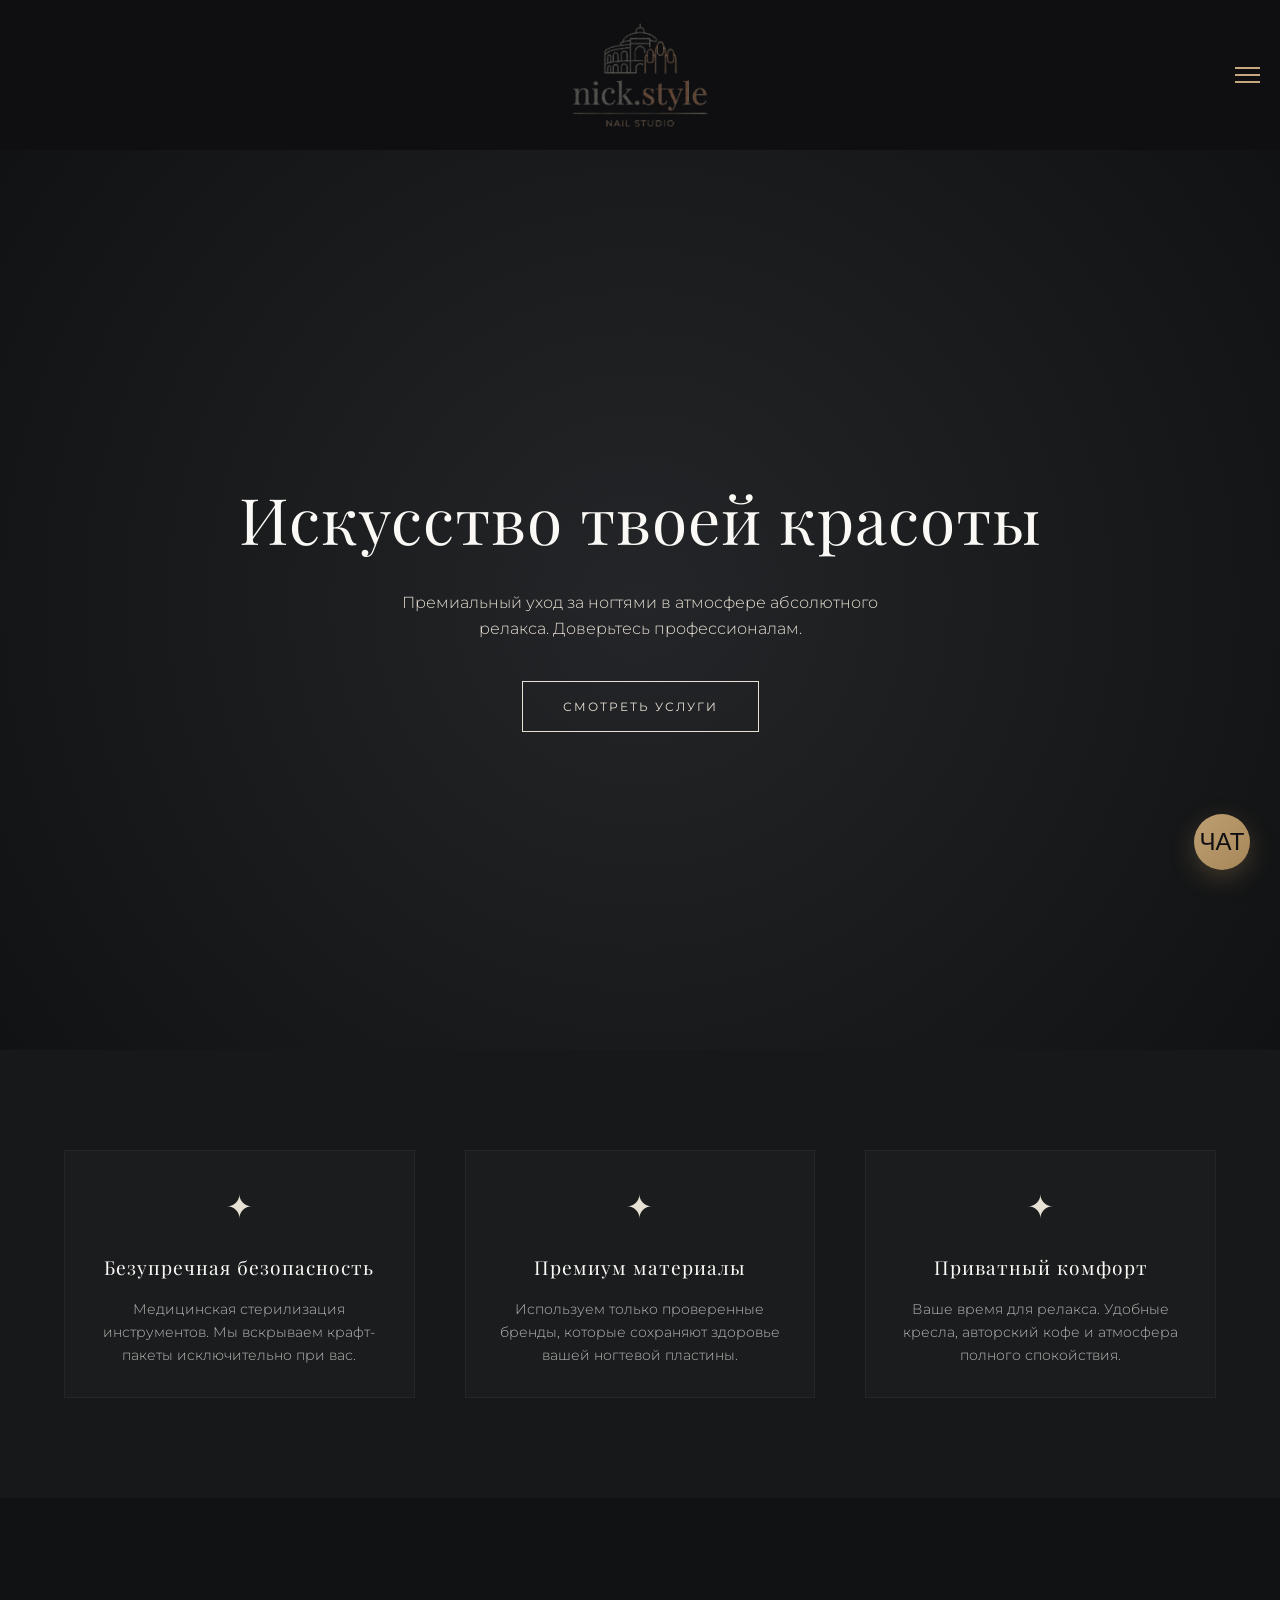
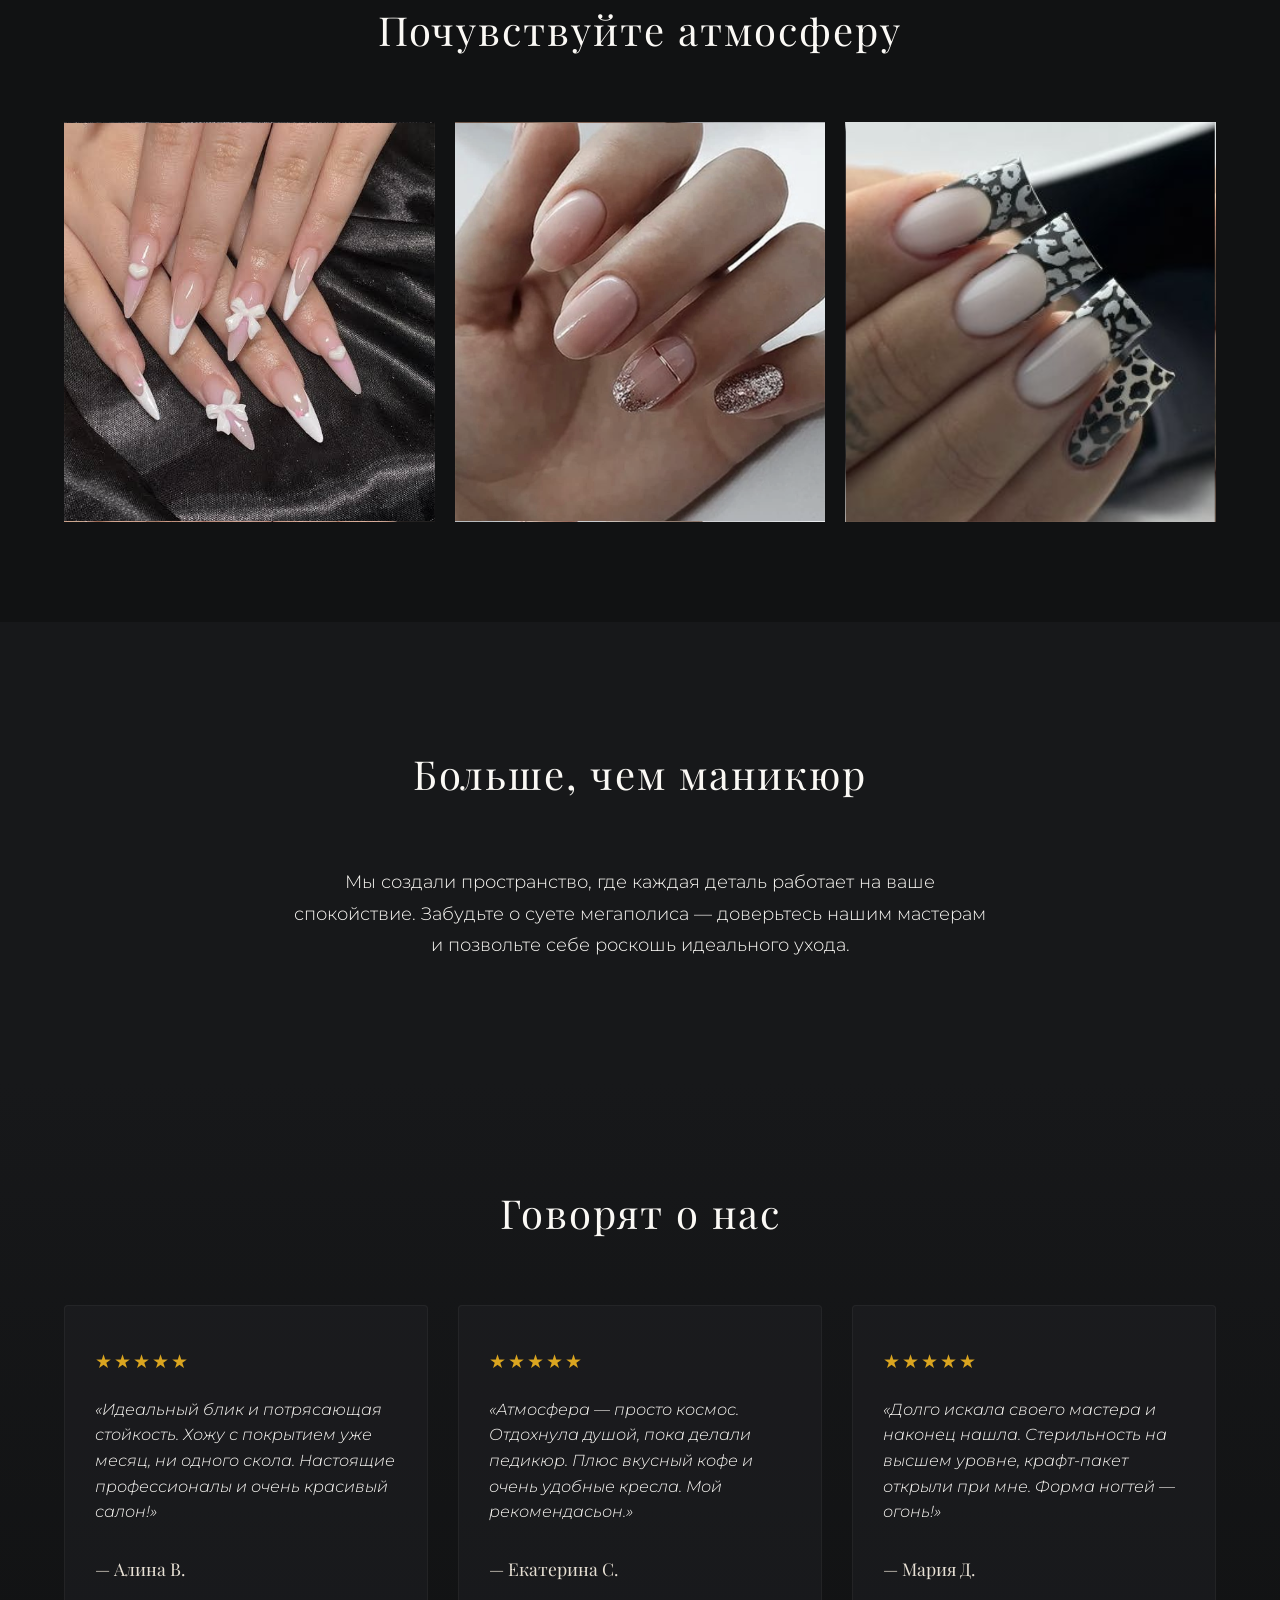
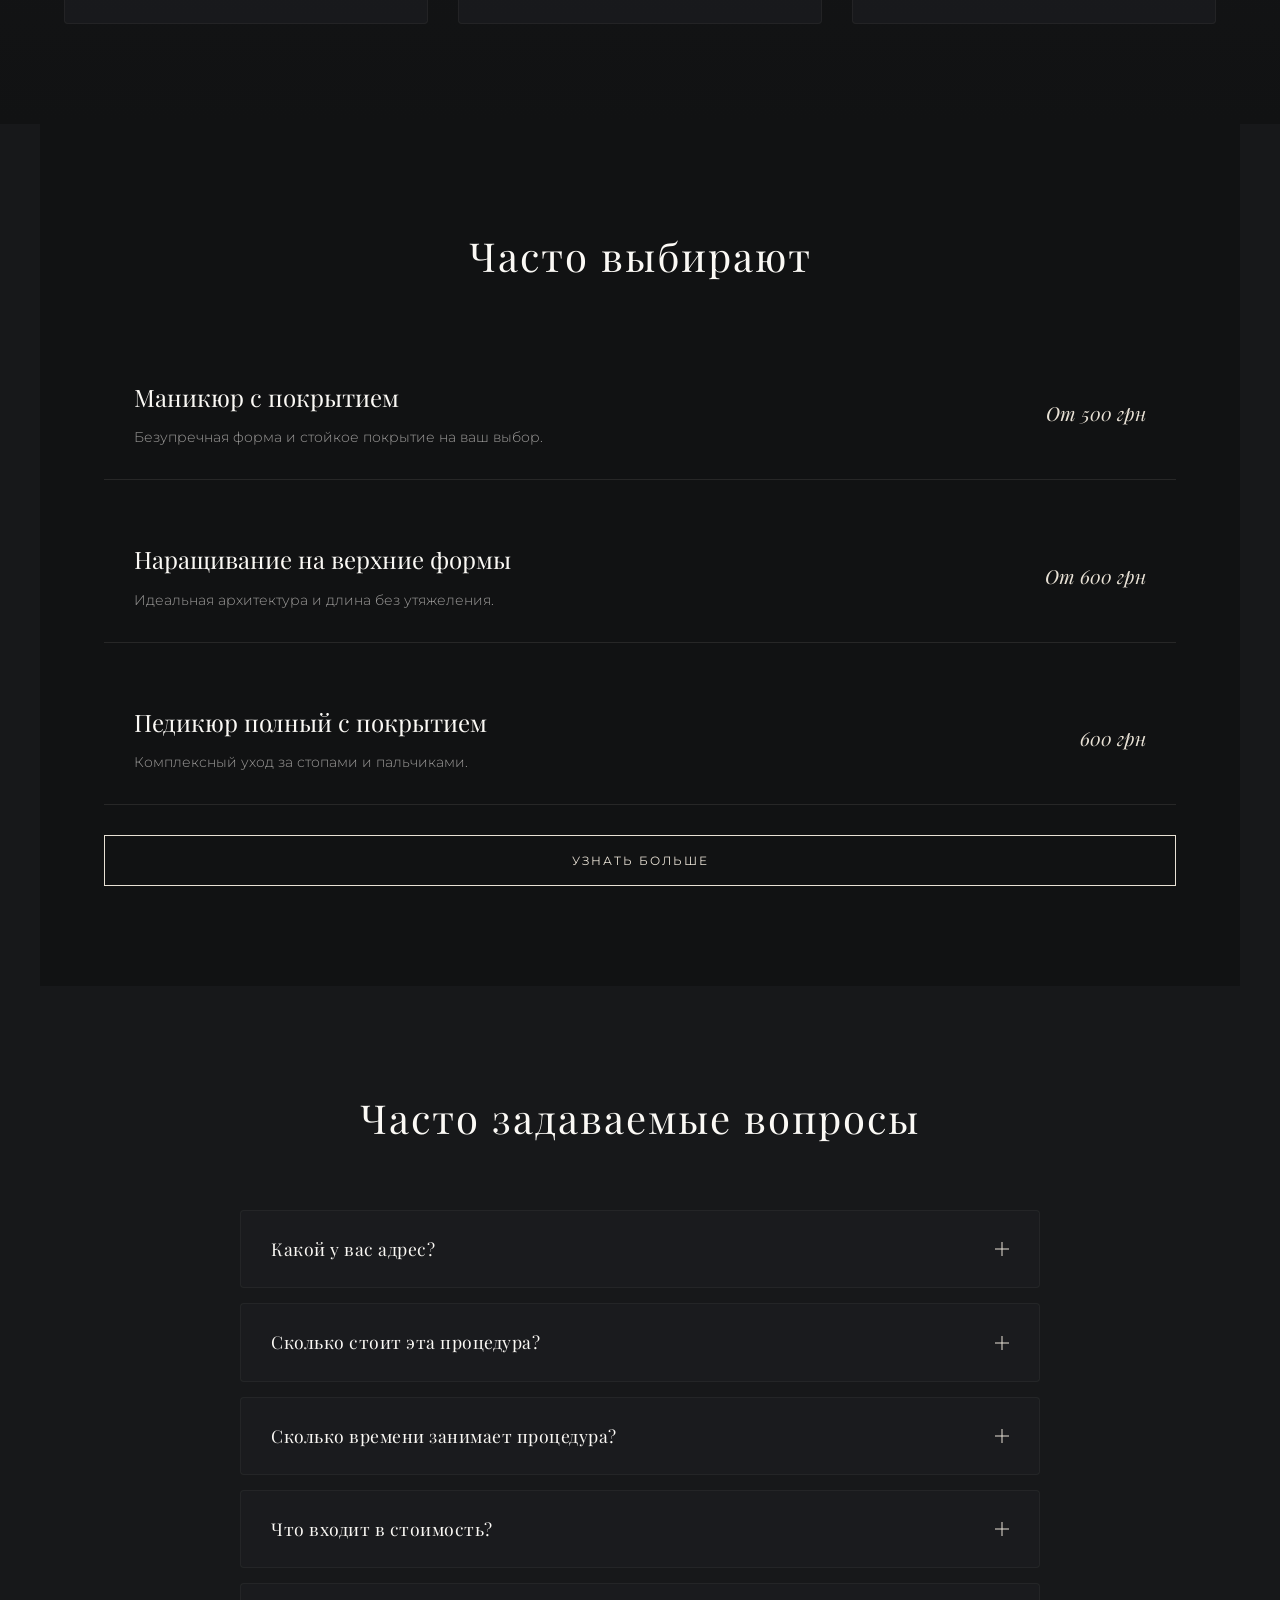
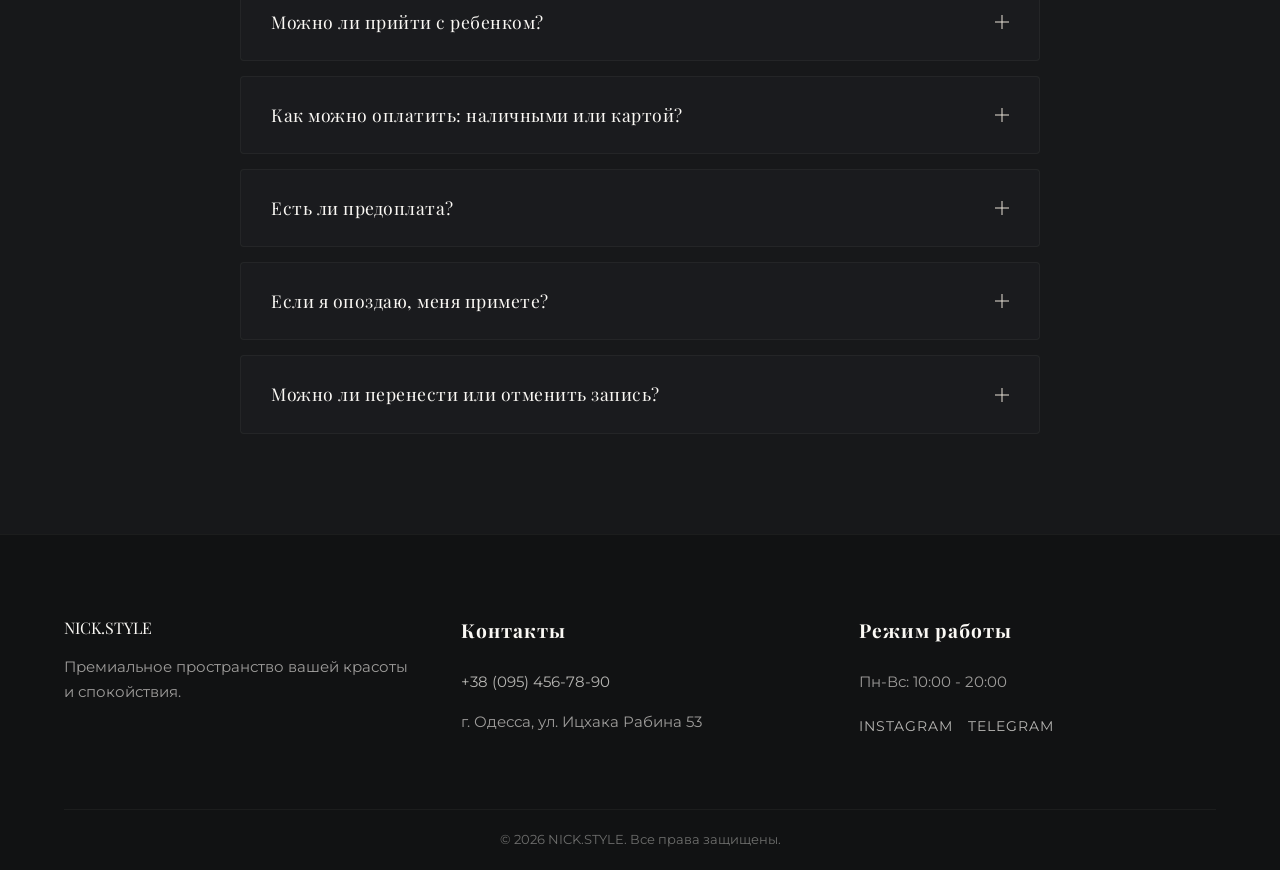
==== index.html @ 3cce15d4 "completed project" ====
<!DOCTYPE html>
<html lang="ru">
<head>
    <meta charset="UTF-8">
    <meta name="viewport" content="width=device-width, initial-scale=1.0">
    <title>Luxe Beauty | Салон красоты</title>
    <link rel="stylesheet" href="style.css">
    <!-- Подключаем дорогие шрифты -->
    <link href="https://fonts.googleapis.com/css2?family=Montserrat:wght@300;400;500&family=Playfair+Display:ital,wght@0,400;0,600;1,400&display=swap" rel="stylesheet">
</head>
<body>

    <!-- Навигация -->
    <header class="header">
        <img src="./img/nick.style.odessa.logo.png" alt="Nick Style" class="logo-img">
        
        <button class="burger-btn" id="burgerBtn">
            <span></span><span></span><span></span>
        </button>
    </header>

    <!-- Меню, которое выезжает -->
    <nav class="nav-menu" id="navMenu">
        <button class="close-btn" id="closeBtn">✕</button>
        <a href="#services">Услуги</a>
        <a href="#contacts">Контакты</a>
    </nav>

    <!-- Главный экран -->
    <section class="hero hidden">
        <div class="hero-content">
            <h1>Искусство твоей красоты</h1>
            <p>Премиальный уход за ногтями в атмосфере абсолютного релакса. Доверьтесь профессионалам.</p>
            <a href="#services" class="btn-primary">Смотреть услуги</a>
        </div>
    </section>

    <section class="features">
        <div class="features-grid">
            <div class="feature-item hidden">
                <div class="feature-icon">✦</div>
                <h3>Безупречная безопасность</h3>
                <p>Медицинская стерилизация инструментов. Мы вскрываем крафт-пакеты исключительно при вас.</p>
            </div>
            <div class="feature-item hidden">
                <div class="feature-icon">✦</div>
                <h3>Премиум материалы</h3>
                <p>Используем только проверенные бренды, которые сохраняют здоровье вашей ногтевой пластины.</p>
            </div>
            <div class="feature-item hidden">
                <div class="feature-icon">✦</div>
                <h3>Приватный комфорт</h3>
                <p>Ваше время для релакса. Удобные кресла, авторский кофе и атмосфера полного спокойствия.</p>
            </div>
        </div>
    </section>

    <!-- Атмосфера (Галерея) -->
    <section class="atmosphere">
        <h2 class="section-title hidden">Почувствуйте атмосферу</h2>
        <div class="gallery-grid">
            <div class="gallery-item hidden" style="background-image: url('img/marigolds1.jpg');"></div>
            <div class="gallery-item hidden" style="background-image: url('img/marigolds2.jpg');"></div>
            <div class="gallery-item hidden" style="background-image: url('img/marigolds3.jpg');"></div>
        </div>
    </section>

    <section class="philosophy hidden">
        <div class="philosophy-content">
            <h2 class="section-title">Больше, чем маникюр</h2>
            <p>Мы создали пространство, где каждая деталь работает на ваше спокойствие. Забудьте о суете мегаполиса — доверьтесь нашим мастерам и позвольте себе роскошь идеального ухода.</p>
        </div>
    </section>

    <section class="reviews">
        <h2 class="section-title hidden">Говорят о нас</h2>
        <div class="reviews-grid">
            
            <div class="review-card hidden">
                <div class="stars">★★★★★</div>
                <p class="review-text">«Идеальный блик и потрясающая стойкость. Хожу с покрытием уже месяц, ни одного скола. Настоящие профессионалы и очень красивый салон!»</p>
                <span class="author">— Алина В.</span>
            </div>

            <div class="review-card hidden">
                <div class="stars">★★★★★</div>
                <p class="review-text">«Атмосфера — просто космос. Отдохнула душой, пока делали педикюр. Плюс вкусный кофе и очень удобные кресла. Мой рекомендасьон.»</p>
                <span class="author">— Екатерина С.</span>
            </div>

            <div class="review-card hidden">
                <div class="stars">★★★★★</div>
                <p class="review-text">«Долго искала своего мастера и наконец нашла. Стерильность на высшем уровне, крафт-пакет открыли при мне. Форма ногтей — огонь!»</p>
                <span class="author">— Мария Д.</span>
            </div>

        </div>
    </section>

    <!-- Топ-3 услуги -->
    <section id="services" class="top-services">
        <h2 class="section-title hidden">Часто выбирают</h2>
        
        <div class="services-grid">
            <!-- Услуга 1 -->
            <div class="service-card hidden">
                <div class="card-info">
                    <h3>Маникюр с покрытием</h3>
                    <p class="desc">Безупречная форма и стойкое покрытие на ваш выбор.</p>
                </div>
                <div class="card-action">
                    <span class="price">От 500 грн</span>
                </div>
            </div>

            <!-- Услуга 2 -->
            <div class="service-card hidden">
                <div class="card-info">
                    <h3>Наращивание на верхние формы</h3>
                    <p class="desc">Идеальная архитектура и длина без утяжеления.</p>
                </div>
                <div class="card-action">
                    <span class="price">От 600 грн</span>
                </div>
            </div>

            <!-- Услуга 3 -->
            <div class="service-card hidden">
                <div class="card-info">
                    <h3>Педикюр полный с покрытием</h3>
                    <p class="desc">Комплексный уход за стопами и пальчиками.</p>
                </div>
                <div class="card-action">
                    <span class="price">600 грн</span>
                </div>
            </div>
            <a href="./catalog.html" class="btn_learn_more">Узнать больше</a>
        </div>
    </section>

    <!-- FAQ (Вопросы и ответы) -->
    <section class="faq">
        <h2 class="section-title hidden">Часто задаваемые вопросы</h2>
        <div class="faq-container">
            
            <!-- 1 -->
            <div class="faq-item hidden">
                <div class="faq-question">
                    <span>Какой у вас адрес?</span>
                    <div class="faq-icon"></div>
                </div>
                <div class="faq-answer">
                    <p>Ждем вас в нашем пространстве по адресу: ул. Ицхака Рабина, 53.</p>
                </div>
            </div>

            <!-- 2 -->
            <div class="faq-item hidden">
                <div class="faq-question">
                    <span>Сколько стоит эта процедура?</span>
                    <div class="faq-icon"></div>
                </div>
                <div class="faq-answer">
                    <p>Актуальную стоимость топовых позиций вы можете увидеть выше в блоке услуг. С полным и подробным прайсом можно будет ознакомиться в нашем каталоге.</p>
                </div>
            </div>

            <!-- 3 -->
            <div class="faq-item hidden">
                <div class="faq-question">
                    <span>Сколько времени занимает процедура?</span>
                    <div class="faq-icon"></div>
                </div>
                <div class="faq-answer">
                    <p>Мы работаем на качество, но ценим ваше время:<br>
                    • Маникюр — от 1,5 до 2,5 часов<br>
                    • Педикюр — около 1,5 часов<br>
                    • Наращивание — от 2 часов</p>
                </div>
            </div>

            <!-- 4 -->
            <div class="faq-item hidden">
                <div class="faq-question">
                    <span>Что входит в стоимость?</span>
                    <div class="faq-icon"></div>
                </div>
                <div class="faq-answer">
                    <p>У нас всё прозрачно: в стоимость маникюра уже включены покрытие и укрепление ногтевой пластины. Педикюр также выполняется сразу с покрытием. Никаких доплат за базу или топ.</p>
                </div>
            </div>

            <!-- 5 -->
            <div class="faq-item hidden">
                <div class="faq-question">
                    <span>Можно ли прийти с ребенком?</span>
                    <div class="faq-icon"></div>
                </div>
                <div class="faq-answer">
                    <p>Да, конечно. Мы рады гостям, главное, чтобы вам и вашему ребенку было комфортно во время проведения процедуры.</p>
                </div>
            </div>

            <!-- 6 -->
            <div class="faq-item hidden">
                <div class="faq-question">
                    <span>Как можно оплатить: наличными или картой?</span>
                    <div class="faq-icon"></div>
                </div>
                <div class="faq-answer">
                    <p>Оплачивайте так, как вам удобно в данный момент. Мы принимаем как наличные, так и прямые переводы.</p>
                </div>
            </div>

            <!-- 7 -->
            <div class="faq-item hidden">
                <div class="faq-question">
                    <span>Есть ли предоплата?</span>
                    <div class="faq-icon"></div>
                </div>
                <div class="faq-answer">
                    <p>Нет, мы доверяем нашим гостям. Никаких скрытых условий или обязательных предоплат при бронировании времени нет.</p>
                </div>
            </div>

            <!-- 8 -->
            <div class="faq-item hidden">
                <div class="faq-question">
                    <span>Если я опоздаю, меня примете?</span>
                    <div class="faq-icon"></div>
                </div>
                <div class="faq-answer">
                    <p>Мы понимаем, что в городе бывают пробки. Опоздание до 30 минут допустимо, но чтобы не сдвигать запись следующего гостя, в этом случае мы выполним качественное однотонное покрытие.</p>
                </div>
            </div>

            <!-- 9 -->
            <div class="faq-item hidden">
                <div class="faq-question">
                    <span>Можно ли перенести или отменить запись?</span>
                    <div class="faq-icon"></div>
                </div>
                <div class="faq-answer">
                    <p>Да, планы могут меняться, и это абсолютно нормально. Вы можете отменить или перенести визит. Будем очень благодарны, если вы сообщите нам об этом заранее.</p>
                </div>
            </div>

        </div>
    </section>

    <div class="lux-widget" id="luxWidget">
        <div class="lux-menu">
            <button id="luxAiBtn">🤖 Чат с AI</button>
            <a href="tel:+380000000000">📞 Позвонить</a>
        </div>
        <button class="lux-trigger" id="luxTrigger">ЧАТ</button>
    </div>

    <div class="lux-box" id="luxBox">
        <div class="lux-header">
            <div><strong>LUXE BEAUTY Assistant</strong><br><small>Онлайн</small></div>
            <button id="luxClose">✕</button>
        </div>
        <div class="lux-msgs" id="luxMsgs">
            <div class="msg ai">Приветствую. Помогу сориентироваться по каталогу. Что вас интересует?</div>
        </div>
        <div class="lux-input-zone">
            <input type="text" id="luxInp" placeholder="Напишите сообщение..." autocomplete="off">
            <button id="luxSend">➔</button>
        </div>
    </div>

    <!-- Подвал (Footer) -->
    <footer id="contacts" class="footer">
        <div class="footer-content">
            <div class="footer-col hidden">
                <div class="logo">NICK.<span>STYLE</span></div>
                <p class="footer-desc">Премиальное пространство вашей красоты и спокойствия.</p>
            </div>
            
            <div class="footer-col hidden">
                <h4>Контакты</h4>
                <p><a href="tel:+380000000000" class="footer-link">+38 (095) 456-78-90</a></p>
                <p class="address">г. Одесса, ул. Ицхака Рабина 53</p> 
            </div>

            <div class="footer-col hidden">
                <h4>Режим работы</h4>
                <p>Пн-Вс: 10:00 - 20:00</p>
                <div class="social-links">
                    <!-- Заглушки под соцсети, потом вставишь иконки SVG -->
                    <a href="#">Instagram</a>
                    <a href="https://t.me/your_sunshin">Telegram</a>
                </div>
            </div>
        </div>
        
        <div class="footer-bottom">
            <p>&copy; 2026 NICK.STYLE. Все права защищены.</p>
        </div>
    </footer>

    <script src="script.js"></script>
</body>
</html>
---- style.css ----
/* Базовые настройки и сброс */
* {
    margin: 0;
    padding: 0;
    box-sizing: border-box;
    /* Убиваем синий квадрат при клике на мобилках */
    -webkit-tap-highlight-color: transparent; 
}

/* Убиваем outline при фокусе */
*:focus {
    outline: none !important;
}

html {
    scroll-behavior: smooth; /* Плавный скролл по якорным ссылкам */
}

body {
    color: var(--color-milk);
    background-color: var(--bg-deep-graphite);
    font-family: 'Montserrat', sans-serif;
    line-height: 1.6;
    overflow-x: hidden;
}

h1, h2, h3, .logo {
    font-family: 'Playfair Display', serif; /* Премиальный шрифт с засечками */
    font-weight: 400;
}

/* ==========================================================================
   БРЕНДБУК / ПЕРЕМЕННЫЕ ПАЛИТРЫ (Quiet Luxury)
   ========================================================================== */
:root {
    --color-milk: #FBF9F5;      
    --color-beige: #E8E1D5;      
    --color-chocolate: #3D2B1F;  
    --color-graphite: #242528;   
    
    
    --bg-deep-graphite: #17181A; 
    --bg-darker-shadow: #111213; 

    --gold: #DAA520; 
}

/* ==========================================================================
   КОМПОНЕНТЫ
   ========================================================================== */

.header {
    position: relative; /* Это важно для центровки лого */
    height: 150px; /* Задай нужную высоту шапки */
    background: #0f0f11;
    display: flex;
    align-items: center;
    justify-content: flex-end; /* Прижимает всё вправо */
    padding: 0 20px;
}

.logo-img {
    position: absolute; /* Отрываем от потока */
    left: 50%; /* Сдвигаем левый край в центр */
    transform: translateX(-50%); /* Сдвигаем картинку назад на половину её ширины (точный центр) */
    height: 150px; /* Подстрой под размер лого */
    width: auto;
    pointer-events: none; /* Чтобы не мешало, если вдруг наложится */
}

.burger-btn {
    background: none;
    border: none;
    cursor: pointer;
    display: flex;
    flex-direction: column;
    gap: 5px;
    z-index: 10; /* Чтобы был поверх всего */
}

.burger-btn span {
    width: 25px;
    height: 2px;
    background: #c5a880;
}

/* Меню */
.nav-menu {
    position: fixed; top: 0; left: -100%; width: 100%; height: 100%;
    background: rgba(15, 15, 17, 0.98);
    display: flex; flex-direction: column; align-items: center; justify-content: center;
    gap: 30px; z-index: 9999; transition: 0.3s;
}
.nav-menu.open { left: 0; }
.nav-menu a { color: #fff; font-size: 24px; text-decoration: none; }
.close-btn { position: absolute; top: 30px; right: 30px; background: none; border: none; color: #fff; font-size: 30px; cursor: pointer; }

/* Главный экран (Hero) */
.hero {
    height: 100vh;
    display: flex;
    align-items: center;
    justify-content: center;
    text-align: center;
    /* Мягкий радиальный градиент из графита в глубокую тень с шоколадным отливом */
    background: radial-gradient(circle at center, var(--color-graphite) 0%, var(--bg-darker-shadow) 100%);
    padding: 0 20px;
}

.hero-content h1 {
    font-size: 4rem;
    margin-bottom: 20px;
    letter-spacing: 1px;
    color: var(--color-milk);
    font-family: 'Playfair Display', serif; /* Добавили благородный шрифт для заголовка */
}

.hero-content p {
    font-weight: 300;
    max-width: 500px;
    margin: 0 auto 40px;
    color: var(--color-beige); /* Нюдовый подзаголовок смотрится очень стильно */
}

.btn-primary {
    display: inline-block;
    padding: 15px 40px;
    border: 1px solid var(--color-beige);
    color: var(--color-beige);
    text-decoration: none;
    text-transform: uppercase;
    letter-spacing: 2px;
    font-size: 12px;
    transition: all 0.4s ease;
    cursor: pointer;
    background: transparent;
}

.btn-primary:hover {
    background-color: var(--color-beige);
    color: var(--color-chocolate); /* При ховере кнопка заливается бежем, а текст темнеет до шоколада */
    border-color: var(--color-beige);
}

/* --- Секция Преимуществ --- */
.features {
    padding: 100px 5%;
    background-color: var(--bg-deep-graphite);
}

.features-grid {
    display: grid;
    grid-template-columns: repeat(auto-fit, minmax(280px, 1fr));
    gap: 50px;
    max-width: 1200px;
    margin: 0 auto;
}

.feature-item {
    text-align: center;
    padding: 30px;
    /* Тонкие изящные рамки с легким бежевым напылением */
    border: 1px solid rgba(232, 225, 213, 0.05); 
    background-color: rgba(36, 37, 40, 0.3); /* Легкая подложка из графита */
    transition: all 0.4s ease;
}

.feature-item:hover {
    transform: translateY(-10px);
    border-color: rgba(232, 225, 213, 0.2);
    box-shadow: 0 10px 30px rgba(61, 43, 31, 0.15); /* Мягкая шоколадная тень */
}

.feature-icon {
    font-size: 2rem;
    color: var(--color-beige);
    margin-bottom: 20px;
}

.feature-item h3 {
    font-size: 1.2rem;
    margin-bottom: 15px;
    letter-spacing: 1px;
    color: var(--color-milk);
}

.feature-item p {
    font-size: 0.9rem;
    color: rgba(251, 249, 245, 0.7); /* Молочный с прозрачностью для хорошей читаемости */
    font-weight: 300;
}

/* --- Секция Атмосферы (Галерея) --- */
.atmosphere {
    padding: 100px 5%;
    background-color: var(--bg-darker-shadow); /* Уходим в глубокий графитовый блэкаут */
}

.gallery-grid {
    display: grid;
    grid-template-columns: repeat(auto-fit, minmax(300px, 1fr));
    gap: 20px;
    max-width: 1200px;
    margin: 0 auto;
}

.gallery-item {
    height: 400px;
    background-size: cover;
    background-position: center;
    filter: grayscale(25%); /* Снизили агрессивный чб фильтр, чтобы теплые тона пробивались наружу */
    border: 1px solid rgba(232, 225, 213, 0.03);
    transition: all 0.5s ease;
}

.gallery-item:hover {
    filter: grayscale(0%);
    transform: scale(1.02);
    border-color: var(--color-beige);
}

/* --- Секция Философии --- */
.philosophy {
    padding: 120px 5%;
    text-align: center;
    background-color: var(--bg-deep-graphite);
}

.philosophy-content {
    max-width: 700px;
    margin: 0 auto;
}

.philosophy p {
    font-size: 1.1rem;
    color: var(--color-milk);
    font-weight: 300;
    line-height: 1.8;
}

/* --- Секция Отзывов --- */
.reviews {
    padding: 100px 5%;
    /* Градиент перетекает из глубокого графита в тотальный шоколадно-черный пул */
    background: linear-gradient(to bottom, var(--bg-deep-graphite) 0%, var(--bg-darker-shadow) 100%);
}

.reviews-grid {
    display: grid;
    grid-template-columns: repeat(auto-fit, minmax(300px, 1fr));
    gap: 30px;
    max-width: 1200px;
    margin: 0 auto;
}

.review-card {
    background-color: rgba(36, 37, 40, 0.4); /* Матовый графит для карт */
    padding: 40px 30px;
    border-radius: 4px;
    border: 1px solid rgba(232, 225, 213, 0.05);
    display: flex;
    flex-direction: column;
    justify-content: space-between;
    transition: all 0.4s ease;
}

.review-card:hover {
    transform: translateY(-5px);
    border-color: rgba(232, 225, 213, 0.15);
}

.stars {
    color: var(--gold); 
    font-size: 1.2rem;
    margin-bottom: 20px;
    letter-spacing: 2px;
}

.review-text {
    font-size: 1rem;
    font-style: italic;
    color: var(--color-milk);
    margin-bottom: 30px;
    flex-grow: 1;
    font-weight: 300;
}

.author {
    font-family: 'Playfair Display', serif;
    font-size: 1.1rem;
    color: var(--color-beige);
}

/* Секция топ-услуг */
.top-services {
    padding: 100px 5%;
    max-width: 1200px;
    margin: 0 auto;
    background-color: var(--bg-darker-shadow);
}

.section-title {
    font-size: 2.5rem;
    text-align: center;
    margin-bottom: 60px;
    letter-spacing: 2px;
    color: var(--color-milk);
    font-family: 'Playfair Display', serif;
}

.services-grid {
    display: flex;
    flex-direction: column;
    gap: 30px;
}

.service-card {
    display: flex;
    justify-content: space-between;
    align-items: center;
    padding: 30px;
    border-bottom: 1px solid rgba(232, 225, 213, 0.1); /* Бежевая аккуратная линия */
    transition: all 0.4s ease;
}

.service-card:hover {
    background-color: rgba(61, 43, 31, 0.15); /* Тончайший шоколадный блик при наведении */
    transform: translateX(10px);
}

.card-info h3 {
    font-size: 1.5rem;
    margin-bottom: 10px;
    color: var(--color-milk);
    font-family: 'Playfair Display', serif;
}

.card-info .desc {
    color: rgba(251, 249, 245, 0.6);
    font-size: 0.9rem;
    font-weight: 300;
}

.card-action .price {
    font-size: 1.2rem;
    font-family: 'Playfair Display', serif;
    font-style: italic;
    color: var(--color-beige);
}

.btn_learn_more {
    display: inline-block;
    padding: 15px 40px;
    border: 1px solid var(--color-beige);
    color: var(--color-beige);
    text-decoration: none;
    text-transform: uppercase;
    letter-spacing: 2px;
    font-size: 12px;
    transition: all 0.4s ease;
    cursor: pointer;
    text-align: center;
    background: transparent;
}

.btn_learn_more:hover {
    background-color: var(--color-beige);
    color: var(--color-chocolate);
    border-color: var(--color-beige);
}

/* Классы для анимации появления (JS) */
.hidden {
    opacity: 0;
    transform: translateY(40px);
    transition: all 1s cubic-bezier(0.25, 1, 0.5, 1);
}

.show {
    opacity: 1;
    transform: translateY(0);
}

/* --- Секция FAQ --- */
.faq {
    padding: 100px 5%;
    /* Сидим в глубоком графитовом пуле, как и в остальных секциях */
    background-color: var(--bg-deep-graphite); 
}

.faq-container {
    max-width: 800px;
    margin: 0 auto;
    display: flex;
    flex-direction: column;
    gap: 15px;
}

.faq-item {
    border: 1px solid rgba(232, 225, 213, 0.05); /* Легчайший бежевый контур */
    background-color: rgba(36, 37, 40, 0.3); /* Полупрозрачный матовый графит */
    border-radius: 4px;
    overflow: hidden;
    transition: all 0.4s ease;
}

.faq-question {
    padding: 24px 30px;
    display: flex;
    justify-content: space-between;
    align-items: center;
    cursor: pointer;
    user-select: none;
    -webkit-tap-highlight-color: transparent;
}

.faq-question span {
    font-size: 1.1rem;
    font-weight: 400;
    letter-spacing: 0.5px;
    color: var(--color-milk);
    font-family: 'Playfair Display', serif; /* Добавим люкса в сами вопросы */
}

/* Изящный плюсик */
.faq-icon {
    position: relative;
    width: 14px;
    height: 14px;
    transition: transform 0.4s cubic-bezier(0.25, 1, 0.5, 1);
}

.faq-icon::before, .faq-icon::after {
    content: '';
    position: absolute;
    background-color: rgba(232, 225, 213, 0.5); /* Приглушенный беж в спокойном состоянии */
    transition: background-color 0.3s ease;
}

.faq-icon::before {
    top: 6px;
    left: 0;
    width: 14px;
    height: 2px;
}

.faq-icon::after {
    top: 0;
    left: 6px;
    width: 2px;
    height: 14px;
}

/* Стили при ховере - блок оживает */
.faq-item:hover {
    border-color: rgba(232, 225, 213, 0.2);
    background-color: rgba(36, 37, 40, 0.8);
    box-shadow: 0 5px 15px rgba(61, 43, 31, 0.1); /* Легкая шоколадная тень */
}

.faq-item:hover .faq-icon::before,
.faq-item:hover .faq-icon::after {
    background-color: var(--color-beige); /* Загорается чистым бежем */
}

/* Скрытый по дефолту ответ */
.faq-answer {
    max-height: 0;
    overflow: hidden;
    transition: max-height 0.4s cubic-bezier(0.25, 1, 0.5, 1);
}

.faq-answer p {
    padding: 0 30px 30px 30px;
    color: rgba(251, 249, 245, 0.6); /* Молочный с прозрачностью */
    font-size: 0.95rem;
    font-weight: 300;
    line-height: 1.7;
}

/* Состояние когда аккордеон открыт */
.faq-item.active {
    border-color: rgba(232, 225, 213, 0.3);
}

.faq-item.active .faq-icon {
    transform: rotate(45deg);
}

.faq-item.active .faq-icon::before,
.faq-item.active .faq-icon::after {
    background-color: var(--color-beige);
}

.lux-widget { position: fixed; bottom: 30px; right: 30px; display: flex; flex-direction: column; align-items: flex-end; gap: 12px; z-index: 9999; }
    .lux-trigger { width: 56px; height: 56px; border-radius: 50%; background: linear-gradient(135deg, #bd9f73, #a68758); border: none; cursor: pointer; color: #0f0f11; font-size: 24px; box-shadow: 0 8px 24px rgba(166,135,88,0.3); transition: 0.3s; }
    .lux-widget.active .lux-trigger { transform: rotate(135deg); }
    
    .lux-menu { display: flex; flex-direction: column; gap: 8px; opacity: 0; transform: translateY(10px); pointer-events: none; transition: 0.3s; }
    .lux-widget.active .lux-menu { opacity: 1; transform: translateY(0); pointer-events: auto; }
    .lux-menu button, .lux-menu a { background: rgba(25,25,30,0.9); backdrop-filter: blur(10px); border: 1px solid rgba(197,168,128,0.2); padding: 12px 20px; border-radius: 24px; color: #e4e4e7; font-size: 13px; cursor: pointer; text-decoration: none; text-align: center; transition: 0.2s; }
    .lux-menu button:hover, .lux-menu a:hover { border-color: #c5a880; transform: translateX(-4px); }

    .lux-box { position: fixed; bottom: 110px; right: 30px; width: 360px; height: 480px; background: rgba(25,25,30,0.9); backdrop-filter: blur(20px); border: 1px solid rgba(197,168,128,0.2); border-radius: 20px; box-shadow: 0 15px 40px rgba(0,0,0,0.5); display: flex; flex-direction: column; overflow: hidden; z-index: 10000; opacity: 0; transform: translateY(20px); pointer-events: none; transition: 0.3s; }
    .lux-box.open { opacity: 1; transform: translateY(0); pointer-events: auto; }
    
    .lux-header { padding: 14px 20px; border-bottom: 1px solid rgba(255,255,255,0.05); display: flex; justify-content: space-between; align-items: center; font-size: 14px; }
    .lux-header small { color: #a1a1aa; font-size: 11px; }
    .lux-header button { background: none; border: none; color: #a1a1aa; cursor: pointer; font-size: 16px; }
    
    .lux-msgs { flex: 1; padding: 16px; overflow-y: auto; display: flex; flex-direction: column; gap: 10px; font-size: 13px; }
    .msg { max-width: 80%; padding: 10px 14px; border-radius: 14px; line-height: 1.4; }
    .msg.ai { background: rgba(255,255,255,0.03); border: 1px solid rgba(255,255,255,0.05); align-self: flex-start; border-top-left-radius: 4px; color: #e4e4e7; }
    .msg.user { background: linear-gradient(135deg, #bd9f73, #a68758); color: #0f0f11; font-weight: 500; align-self: flex-end; border-top-right-radius: 4px; }
    
    .lux-input-zone { padding: 12px 16px; background: rgba(15,15,17,0.5); display: flex; gap: 8px; }
    .lux-input-zone input { flex: 1; background: rgba(255,255,255,0.03); border: 1px solid rgba(255,255,255,0.08); border-radius: 10px; color: #e4e4e7; padding: 8px 12px; font-size: 13px; outline: none; }
    .lux-input-zone input:focus { border-color: #c5a880; }
    .lux-input-zone button { background: none; border: none; color: #c5a880; cursor: pointer; font-size: 16px; }

/* --- Подвал (Footer) --- */
.footer {
    background-color: var(--bg-darker-shadow); /* Самый глубокий темный тон для фундамента */
    padding: 80px 5% 20px;
    border-top: 1px solid rgba(232, 225, 213, 0.05);
}

.footer-content {
    display: grid;
    grid-template-columns: repeat(auto-fit, minmax(250px, 1fr));
    gap: 40px;
    max-width: 1200px;
    margin: 0 auto 60px;
}

.footer-col h4 {
    font-family: 'Playfair Display', serif;
    font-size: 1.2rem;
    margin-bottom: 25px;
    color: var(--color-milk);
    letter-spacing: 1px;
}

.footer-desc {
    margin-top: 15px;
    color: rgba(251, 249, 245, 0.6);
    font-size: 0.9rem;
}

.footer-col p {
    color: rgba(251, 249, 245, 0.6);
    margin-bottom: 15px;
    font-size: 0.95rem;
}

.footer-link {
    color: rgba(251, 249, 245, 0.7);
    text-decoration: none;
    transition: color 0.3s ease;
}

.footer-link:hover {
    color: var(--color-beige);
}

.social-links {
    margin-top: 20px;
    display: flex;
    gap: 15px;
}

.social-links a {
    color: rgba(251, 249, 245, 0.7);
    text-decoration: none;
    font-size: 0.9rem;
    text-transform: uppercase;
    letter-spacing: 1px;
    transition: color 0.3s ease;
}

.social-links a:hover {
    color: var(--color-beige); /* Заменили старое золото на элегантный беж */
}

.footer-bottom {
    text-align: center;
    padding-top: 20px;
    border-top: 1px solid rgba(232, 225, 213, 0.05);
    color: rgba(251, 249, 245, 0.4); /* Максимально приглушенный копирайт */
    font-size: 0.8rem;
}

/* Адаптив под мобилки */
@media (max-width: 768px) {
    .hero-content h1 {
        font-size: 2.5rem;
    }
    .service-card {
        flex-direction: column;
        align-items: flex-start;
        gap: 15px;
    }
    .service-card:hover {
        transform: none; /* Убираем сдвиг на мобилках */
    }
}

/* Адаптив для галереи */
@media (max-width: 768px) {
    .gallery-item {
        height: 300px;
    }
    .philosophy {
        padding: 80px 5%;
    }
}

@media (max-width: 480px) {
        .lux-widget { bottom: 20px; right: 20px; }
        
        /* Чат разворачивается на весь экран смартфона */
        .lux-box {
            width: 100vw;
            height: 100vh;
            bottom: 0;
            right: 0;
            border-radius: 0; /* Убираем скругления, чтобы встало монолитом */
        }
        
        /* Увеличиваем шапку и инпуты для удобных тапов пальцем */
        .lux-header { padding: 20px; }
        .lux-input-zone { padding: 16px; padding-bottom: calc(16px + env(safe-area-inset-bottom)); } /* Защита под шторку iPhone */
    }
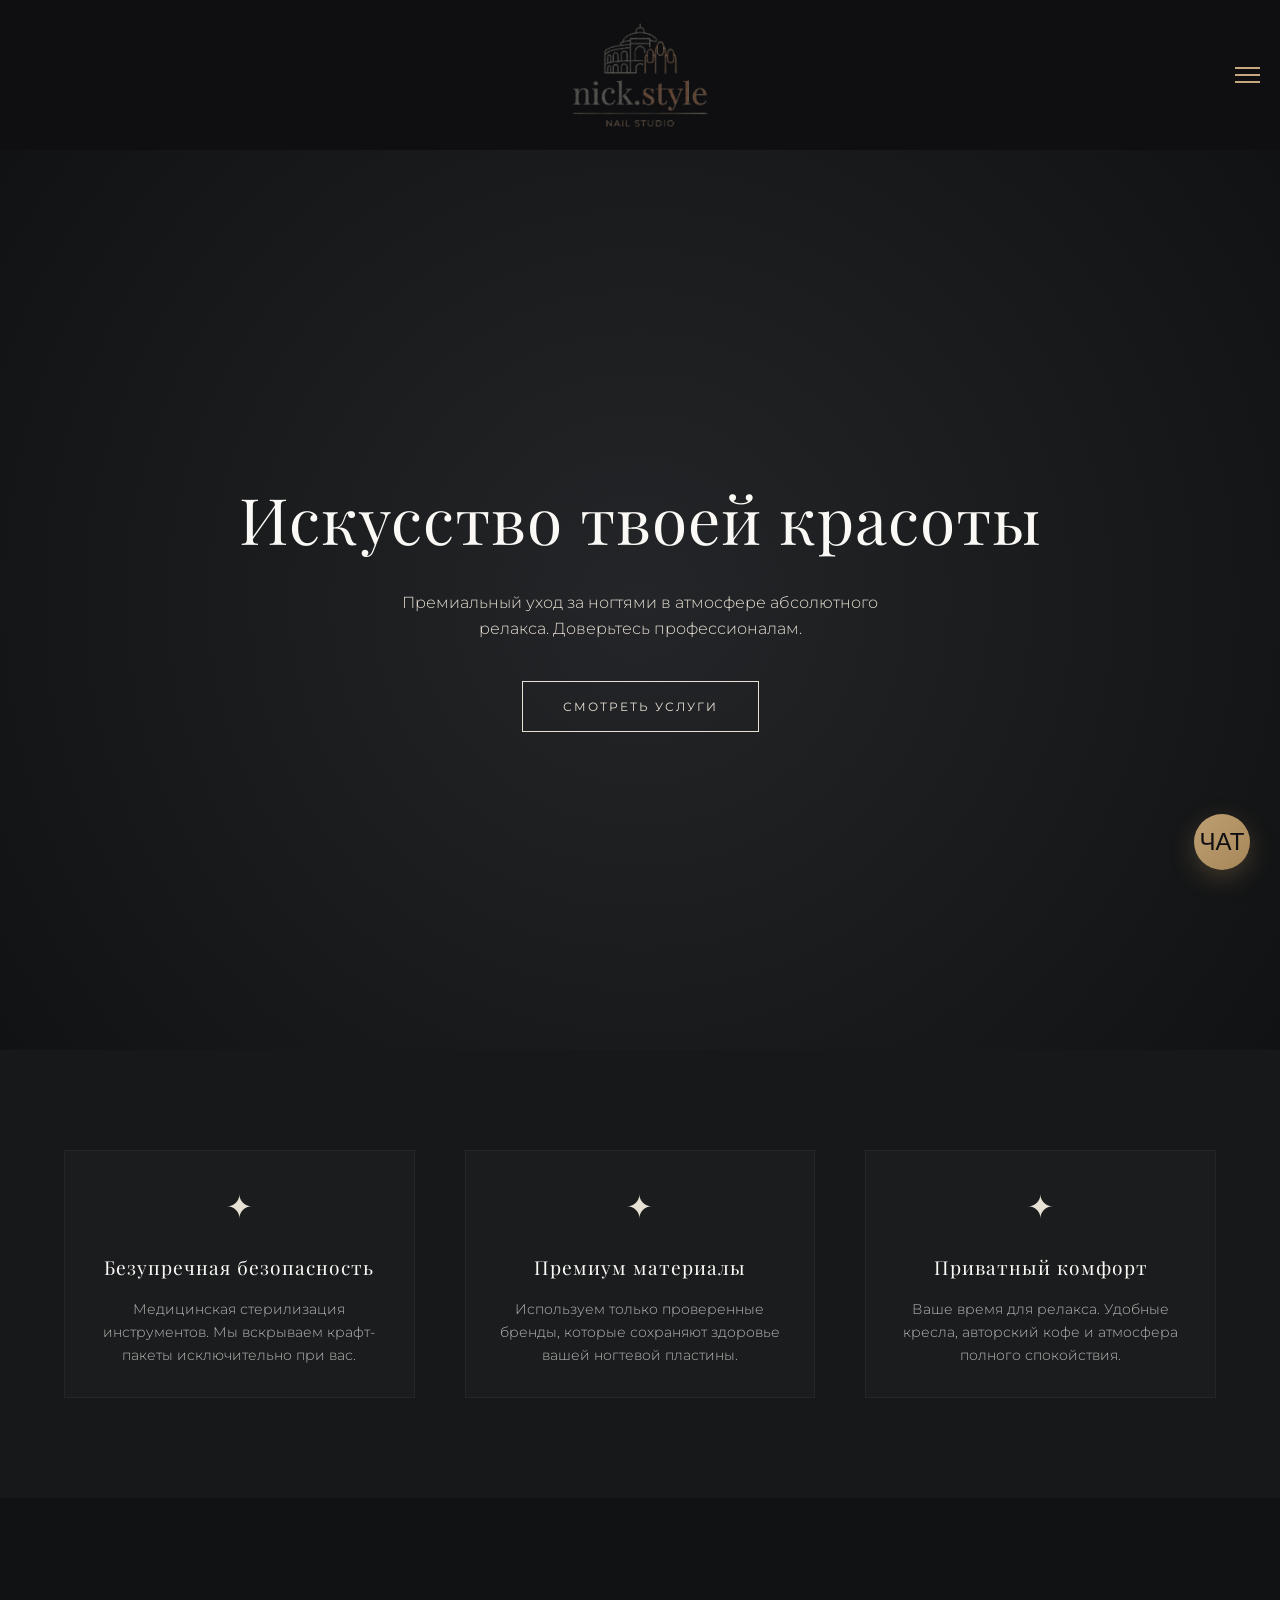
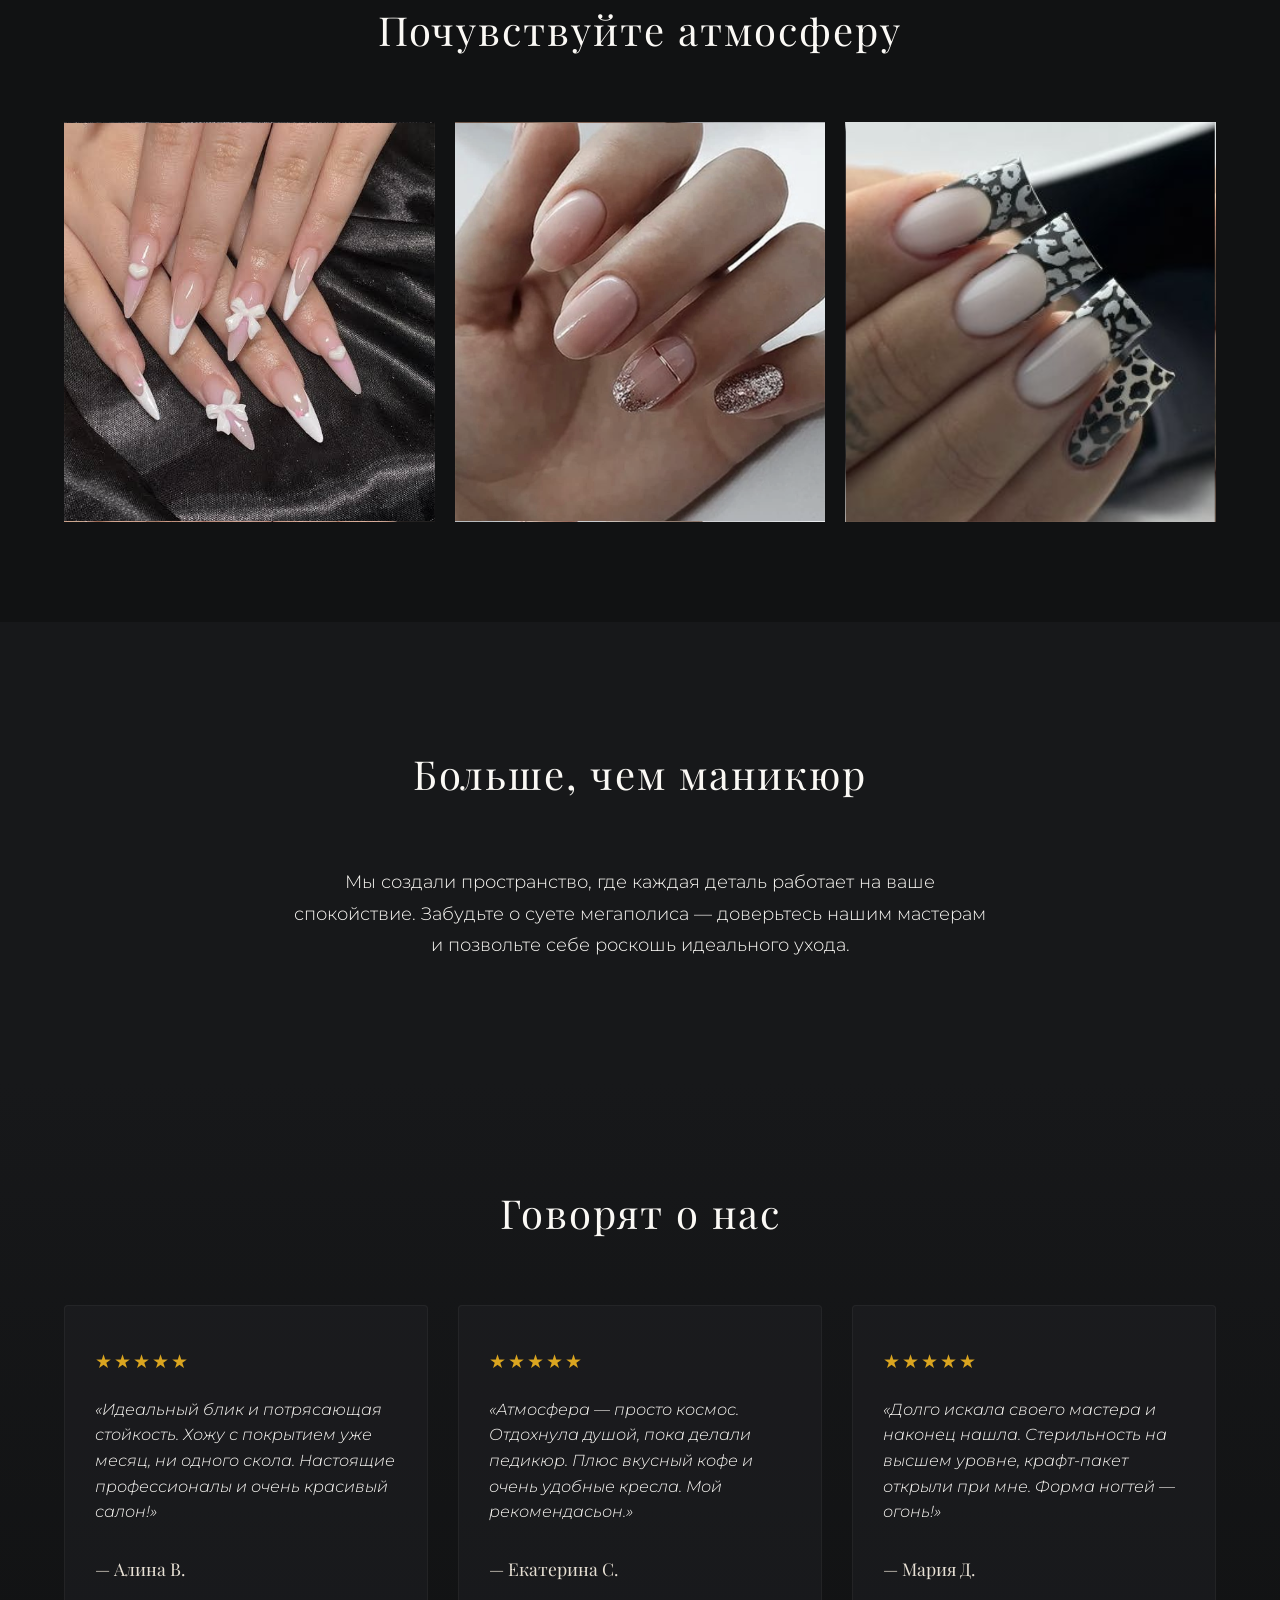
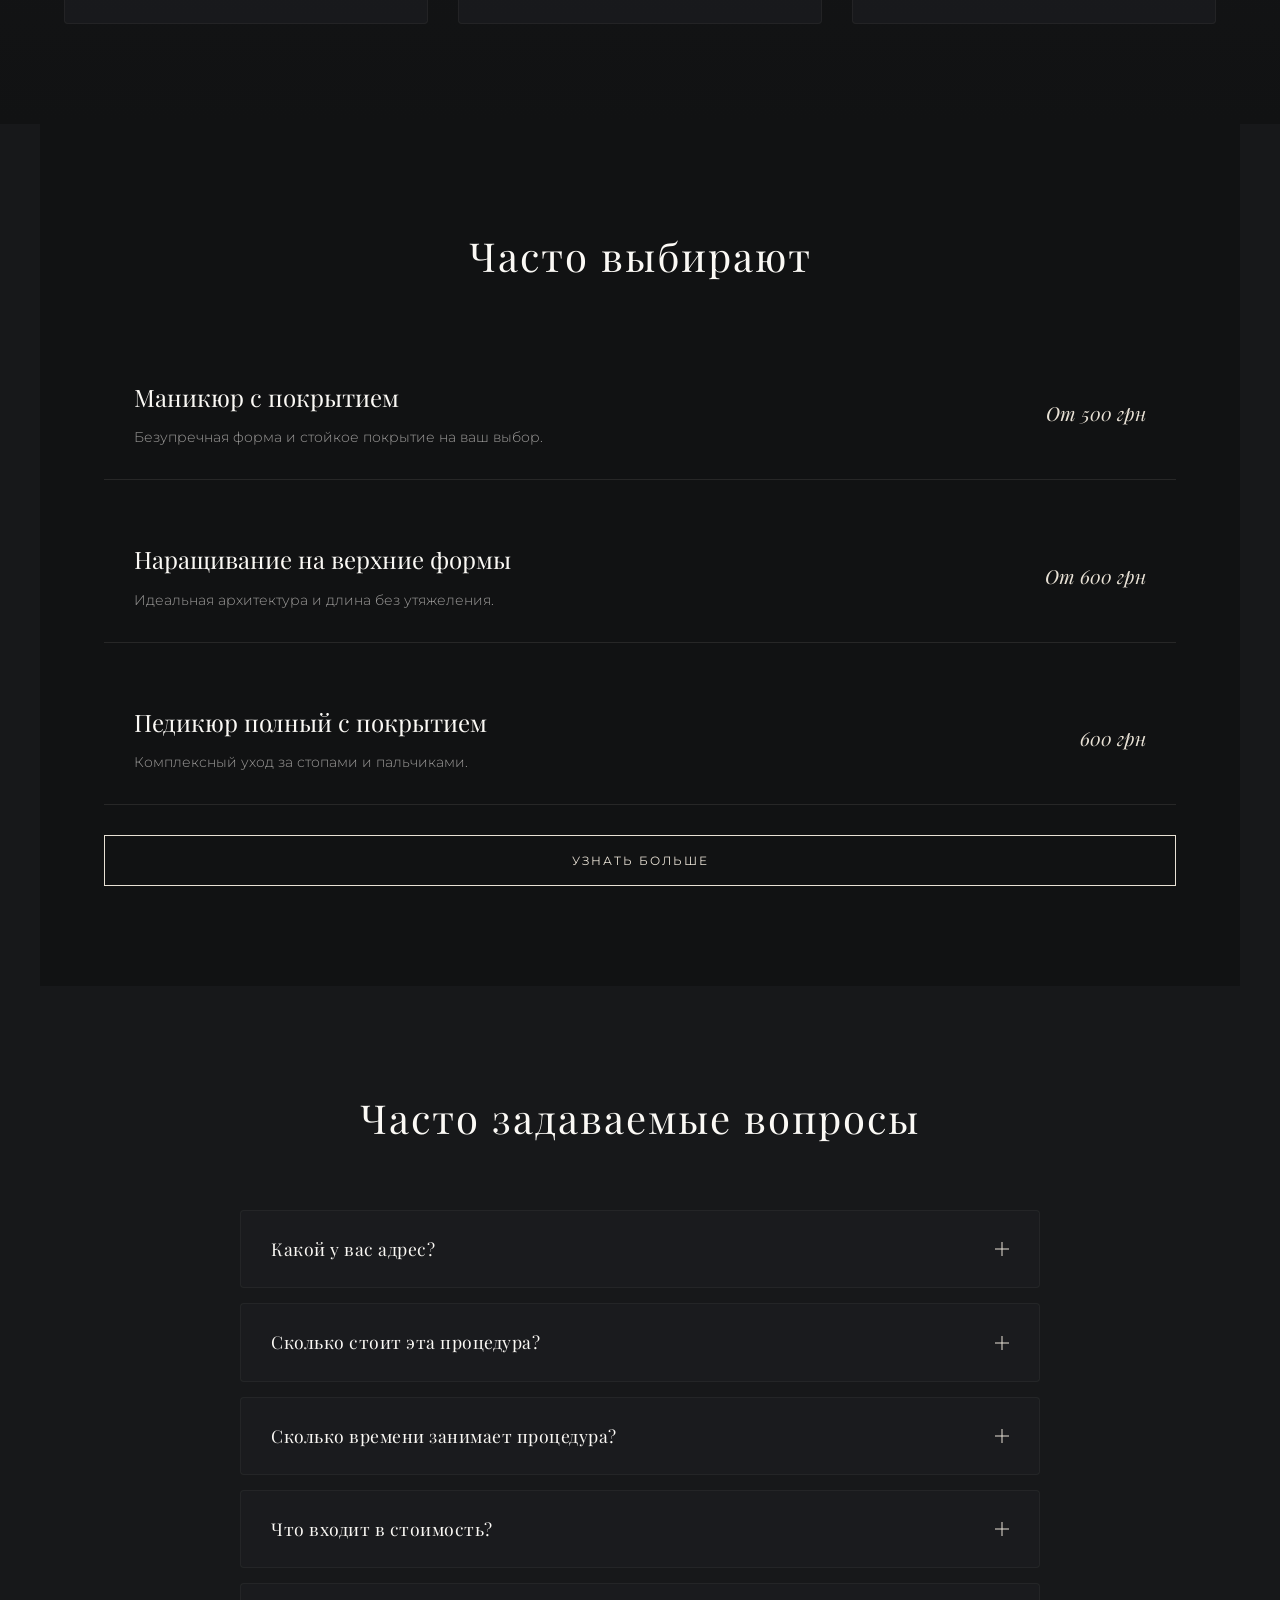
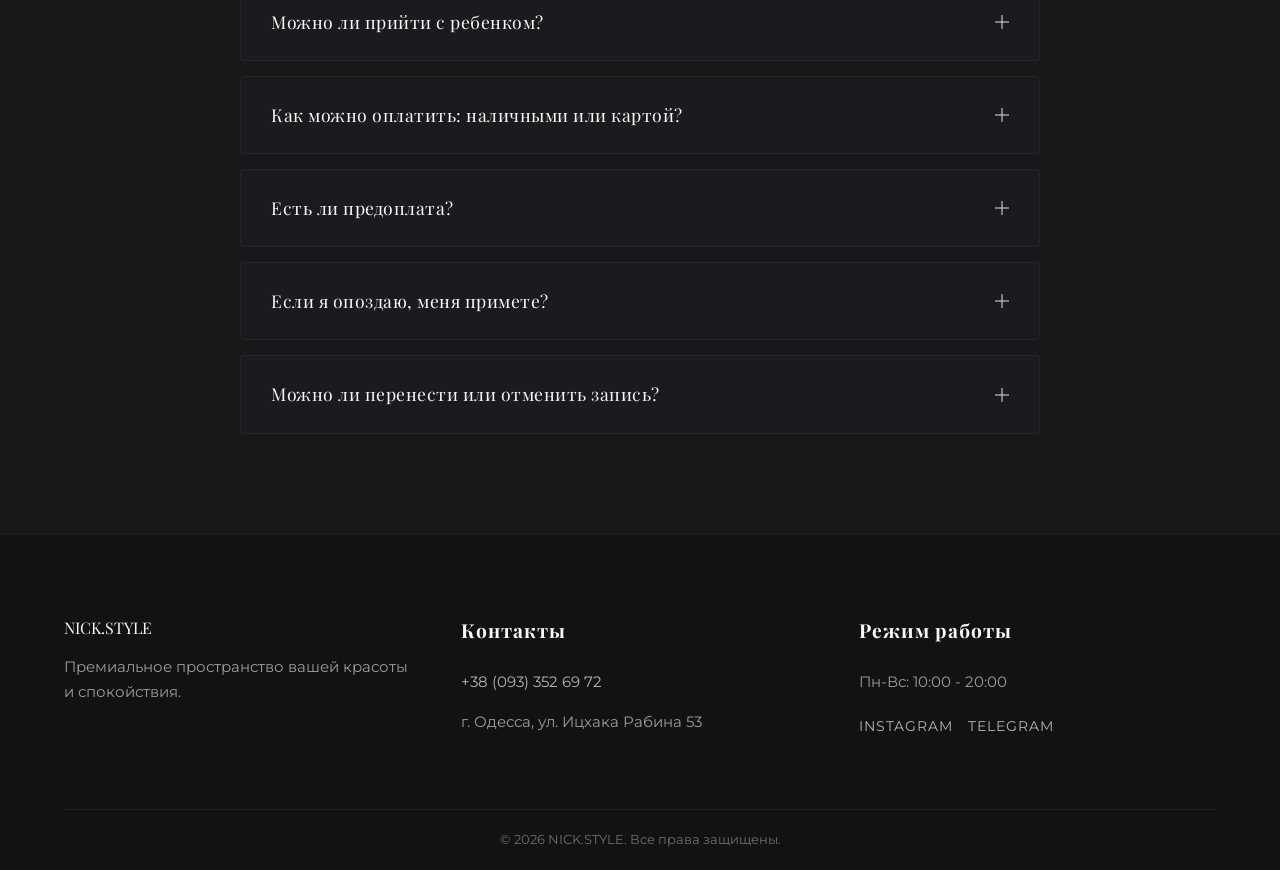
==== commit 6e6b676b: "fix ai" ====
--- a/index.html
+++ b/index.html
@@ -251,7 +251,7 @@
     <div class="lux-widget" id="luxWidget">
         <div class="lux-menu">
             <button id="luxAiBtn">🤖 Чат с AI</button>
-            <a href="tel:+380000000000">📞 Позвонить</a>
+            <a href="tel:+380933526972">📞 Позвонить</a>
         </div>
         <button class="lux-trigger" id="luxTrigger">ЧАТ</button>
     </div>
@@ -280,7 +280,7 @@
             
             <div class="footer-col hidden">
                 <h4>Контакты</h4>
-                <p><a href="tel:+380000000000" class="footer-link">+38 (095) 456-78-90</a></p>
+                <p><a href="tel:380933526972" class="footer-link">+38 (093) 352 69 72</a></p>
                 <p class="address">г. Одесса, ул. Ицхака Рабина 53</p> 
             </div>
 
@@ -289,8 +289,8 @@
                 <p>Пн-Вс: 10:00 - 20:00</p>
                 <div class="social-links">
                     <!-- Заглушки под соцсети, потом вставишь иконки SVG -->
-                    <a href="#">Instagram</a>
-                    <a href="https://t.me/your_sunshin">Telegram</a>
+                    <a href="https://www.instagram.com/nick.style.odessa?igsh=NjJhZm5pcGRkN253">Instagram</a>
+                    <a href="https://telegram.me/your_sunshin">Telegram</a>
                 </div>
             </div>
         </div>
